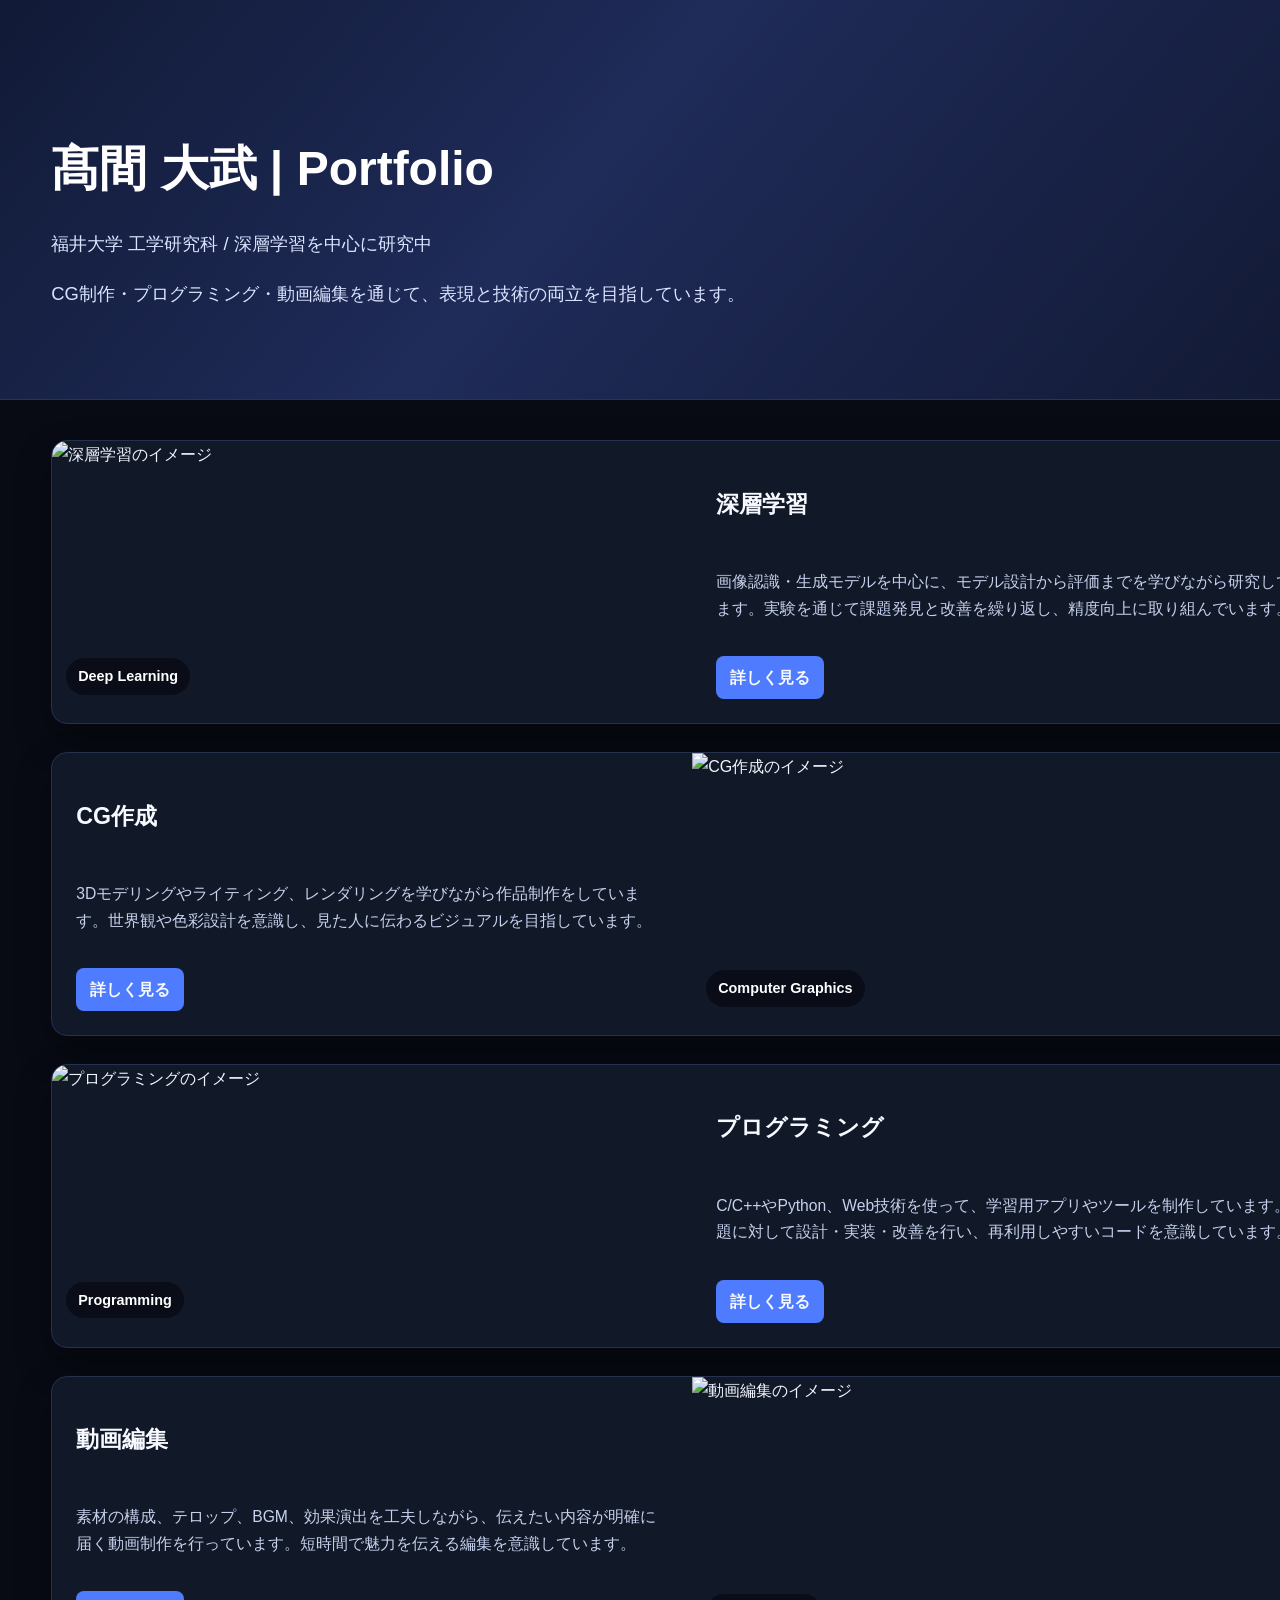
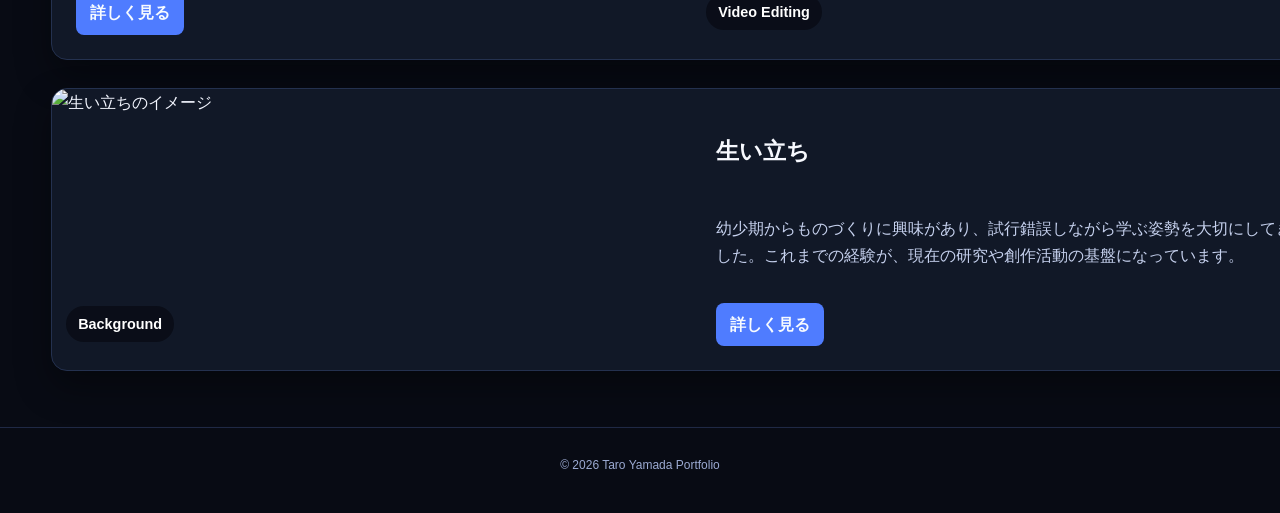
==== index.html @ 0d0eae97 "Commit Homepage" ====
<!DOCTYPE html>
<html lang="ja">
<head>
    <meta charset="UTF-8">
    <meta name="description" content="ポートフォリオサイト">
    <meta name="viewport" content="width=device-width, initial-scale=1.0">
    <title>My Portfolio</title>
    <link rel="stylesheet" href="https://unpkg.com/ress/dist/ress.min.css">
    <link rel="stylesheet" href="css/style.css">
    <script src="js/script.js" defer></script>
</head>
<body>
    <header class="hero">
        <div class="container">
            <h1>髙間 大武 | Portfolio</h1>
            <p>福井大学 工学研究科 / 深層学習を中心に研究中</p>
            <p>CG制作・プログラミング・動画編集を通じて、表現と技術の両立を目指しています。</p>
        </div>
    </header>

    <main class="container">
        <section class="sections">
            <article class="card">
                <div class="visual">
                    <img src="https://picsum.photos/800/500?random=11" alt="深層学習のイメージ">
                    <p class="label">Deep Learning</p>
                </div>
                <div class="content">
                    <h2>深層学習</h2>
                    <p>画像認識・生成モデルを中心に、モデル設計から評価までを学びながら研究しています。実験を通じて課題発見と改善を繰り返し、精度向上に取り組んでいます。</p>
                    <a href="deep-learning.html">詳しく見る</a>
                </div>
            </article>

            <article class="card reverse">
                <div class="visual">
                    <img src="https://picsum.photos/800/500?random=21" alt="CG作成のイメージ">
                    <p class="label">Computer Graphics</p>
                </div>
                <div class="content">
                    <h2>CG作成</h2>
                    <p>3Dモデリングやライティング、レンダリングを学びながら作品制作をしています。世界観や色彩設計を意識し、見た人に伝わるビジュアルを目指しています。</p>
                    <a href="cg.html">詳しく見る</a>
                </div>
            </article>

            <article class="card">
                <div class="visual">
                    <img src="https://picsum.photos/800/500?random=31" alt="プログラミングのイメージ">
                    <p class="label">Programming</p>
                </div>
                <div class="content">
                    <h2>プログラミング</h2>
                    <p>C/C++やPython、Web技術を使って、学習用アプリやツールを制作しています。課題に対して設計・実装・改善を行い、再利用しやすいコードを意識しています。</p>
                    <a href="programming.html">詳しく見る</a>
                </div>
            </article>

            <article class="card reverse">
                <div class="visual">
                    <img src="https://picsum.photos/800/500?random=41" alt="動画編集のイメージ">
                    <p class="label">Video Editing</p>
                </div>
                <div class="content">
                    <h2>動画編集</h2>
                    <p>素材の構成、テロップ、BGM、効果演出を工夫しながら、伝えたい内容が明確に届く動画制作を行っています。短時間で魅力を伝える編集を意識しています。</p>
                    <a href="video-editing.html">詳しく見る</a>
                </div>
            </article>

            <article class="card">
                <div class="visual">
                    <img src="https://picsum.photos/800/500?random=51" alt="生い立ちのイメージ">
                    <p class="label">Background</p>
                </div>
                <div class="content">
                    <h2>生い立ち</h2>
                    <p>幼少期からものづくりに興味があり、試行錯誤しながら学ぶ姿勢を大切にしてきました。これまでの経験が、現在の研究や創作活動の基盤になっています。</p>
                    <a href="background.html">詳しく見る</a>
                </div>
            </article>
        </section>
    </main>

    <footer>
        <small>&copy; 2026 Taro Yamada Portfolio</small>
    </footer>
</body>
</html>
---- css/style.css ----
@charset "UTF-8";

body {
    font-family: "Yu Gothic", "Hiragino Kaku Gothic ProN", Meiryo, sans-serif;
    color: #f3f6ff;
    background: #080b14;
    line-height: 1.7;
    margin: 0;
}

.container {
    width: 100%;
    padding-inline: clamp(16px, 4vw, 56px);
}

.hero {
    width: 100%;
    background: linear-gradient(130deg, #111a36, #1f2b59 45%, #121a35);
    color: #fff;
    padding: 96px 0 72px;
    margin-bottom: 40px;
    border-bottom: 1px solid #27335f;
}

.hero h1 {
    font-size: clamp(2rem, 5vw, 3rem);
    margin-bottom: 10px;
}

.hero p {
    font-size: clamp(1rem, 2vw, 1.15rem);
    color: #dbe4ff;
}

.sections {
    display: grid;
    gap: 28px;
    padding-bottom: 56px;
}

.card {
    width: 100%;
    background: #111827;
    border-radius: 16px;
    overflow: hidden;
    border: 1px solid #24314f;
    box-shadow: 0 16px 35px rgba(0, 0, 0, 0.35);
    display: grid;
    grid-template-columns: minmax(300px, 1fr) minmax(300px, 1fr);
    min-height: 260px;
}

.card.reverse .visual {
    order: 2;
}

.card.reverse .content {
    order: 1;
}

.visual {
    position: relative;
}

.visual img {
    width: 100%;
    height: 100%;
    object-fit: cover;
    display: block;
}

.label {
    position: absolute;
    left: 14px;
    bottom: 14px;
    background: rgba(8, 11, 20, 0.78);
    color: #fff;
    padding: 6px 12px;
    border-radius: 999px;
    font-size: 0.9rem;
    font-weight: 700;
}

.content {
    padding: 24px;
    display: flex;
    flex-direction: column;
    justify-content: center;
    gap: 10px;
}

.content h2 {
    font-size: 1.45rem;
    color: #f7f9ff;
}

.content p {
    color: #c6d1ee;
    font-size: 0.98rem;
}

.content a {
    width: fit-content;
    margin-top: 8px;
    text-decoration: none;
    background: #4f7cff;
    color: #f7fbff;
    padding: 8px 14px;
    border-radius: 8px;
    font-weight: 700;
    transition: opacity 0.2s;
}

.content a:hover {
    opacity: 0.92;
}

footer {
    padding: 24px 0 36px;
    text-align: center;
    color: #9cabd3;
    font-size: 0.9rem;
    border-top: 1px solid #1f2945;
}

@media (max-width: 800px) {
    .card {
        grid-template-columns: 1fr;
    }

    .card.reverse .visual,
    .card.reverse .content {
        order: initial;
    }

    .visual {
        min-height: 200px;
    }
}

.detail-main {
    width: 100%;
    padding: 20px clamp(16px, 4vw, 56px) 60px;
}

.detail-card {
    background: #10182b;
    border: 1px solid #26365e;
    border-radius: 16px;
    padding: clamp(18px, 3vw, 32px);
}

.detail-card h2 {
    font-size: clamp(1.6rem, 3vw, 2rem);
    margin-bottom: 14px;
}

.detail-card p {
    color: #cfdaff;
    margin-bottom: 14px;
}

.back-link {
    display: inline-block;
    margin-top: 12px;
    text-decoration: none;
    color: #9ec1ff;
    font-weight: 700;
}
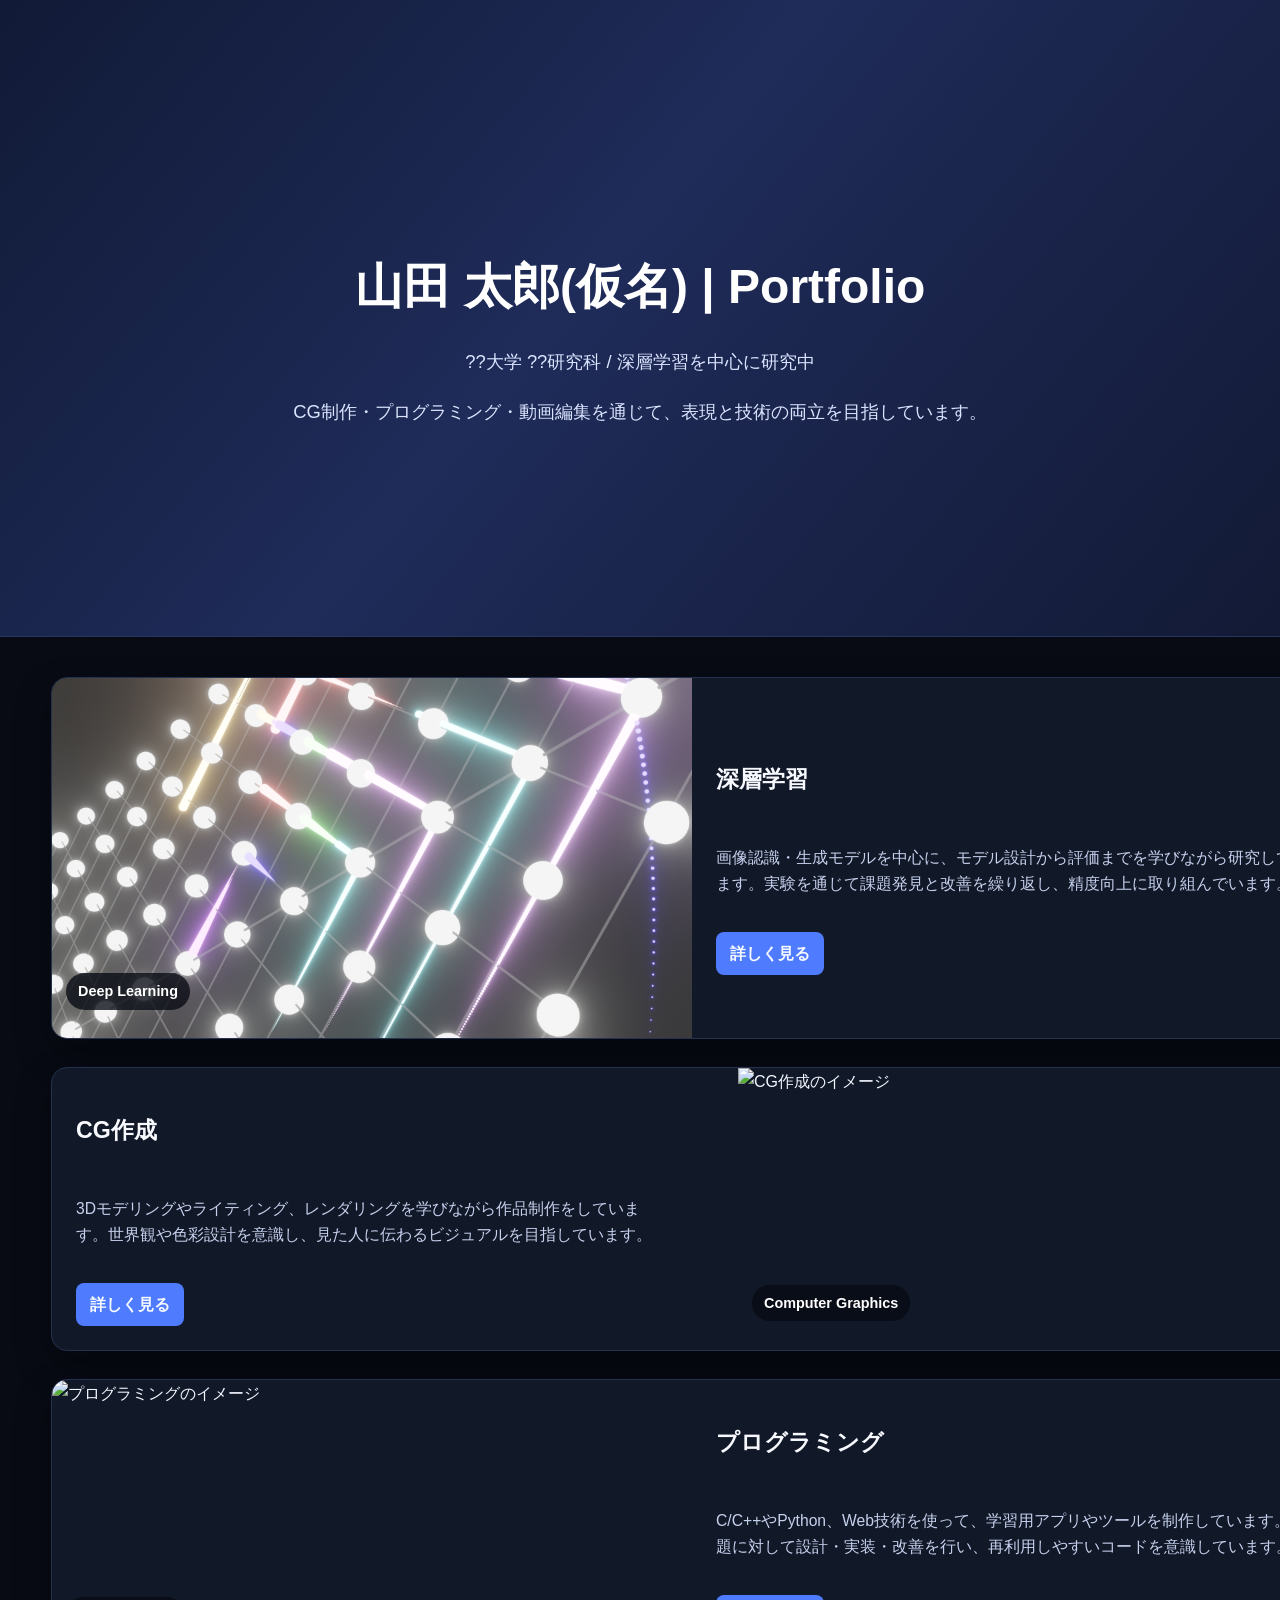
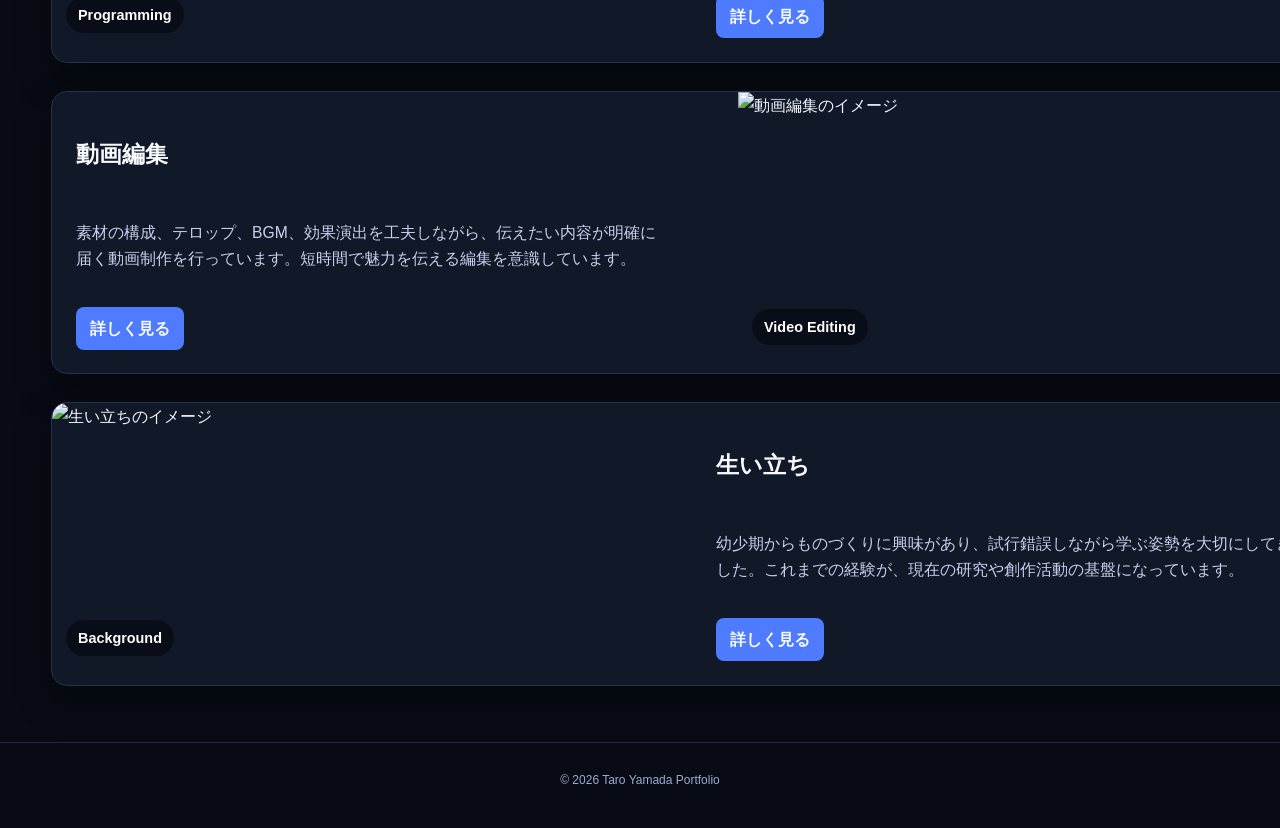
==== commit 40d1f238: "index, deep-learning, cg.html updated." ====
--- a/index.html
+++ b/index.html
@@ -10,10 +10,10 @@
     <script src="js/script.js" defer></script>
 </head>
 <body>
-    <header class="hero">
-        <div class="container">
-            <h1>髙間 大武 | Portfolio</h1>
-            <p>福井大学 工学研究科 / 深層学習を中心に研究中</p>
+    <header class="hero hero--home">
+        <div class="container hero-intro">
+            <h1>山田 太郎(仮名) | Portfolio</h1>
+            <p>??大学 ??研究科 / 深層学習を中心に研究中</p>
             <p>CG制作・プログラミング・動画編集を通じて、表現と技術の両立を目指しています。</p>
         </div>
     </header>
@@ -21,11 +21,11 @@
     <main class="container">
         <section class="sections">
             <article class="card">
-                <div class="visual">
-                    <img src="https://picsum.photos/800/500?random=11" alt="深層学習のイメージ">
+                <div class="visual reveal-image">
+                    <img src="images/NeuralNetwork.png" alt="深層学習のイメージ">
                     <p class="label">Deep Learning</p>
                 </div>
-                <div class="content">
+                <div class="content reveal-text">
                     <h2>深層学習</h2>
                     <p>画像認識・生成モデルを中心に、モデル設計から評価までを学びながら研究しています。実験を通じて課題発見と改善を繰り返し、精度向上に取り組んでいます。</p>
                     <a href="deep-learning.html">詳しく見る</a>
@@ -33,11 +33,11 @@
             </article>
 
             <article class="card reverse">
-                <div class="visual">
+                <div class="visual reveal-image">
                     <img src="https://picsum.photos/800/500?random=21" alt="CG作成のイメージ">
                     <p class="label">Computer Graphics</p>
                 </div>
-                <div class="content">
+                <div class="content reveal-text">
                     <h2>CG作成</h2>
                     <p>3Dモデリングやライティング、レンダリングを学びながら作品制作をしています。世界観や色彩設計を意識し、見た人に伝わるビジュアルを目指しています。</p>
                     <a href="cg.html">詳しく見る</a>
@@ -45,11 +45,11 @@
             </article>
 
             <article class="card">
-                <div class="visual">
+                <div class="visual reveal-image">
                     <img src="https://picsum.photos/800/500?random=31" alt="プログラミングのイメージ">
                     <p class="label">Programming</p>
                 </div>
-                <div class="content">
+                <div class="content reveal-text">
                     <h2>プログラミング</h2>
                     <p>C/C++やPython、Web技術を使って、学習用アプリやツールを制作しています。課題に対して設計・実装・改善を行い、再利用しやすいコードを意識しています。</p>
                     <a href="programming.html">詳しく見る</a>
@@ -57,11 +57,11 @@
             </article>
 
             <article class="card reverse">
-                <div class="visual">
+                <div class="visual reveal-image">
                     <img src="https://picsum.photos/800/500?random=41" alt="動画編集のイメージ">
                     <p class="label">Video Editing</p>
                 </div>
-                <div class="content">
+                <div class="content reveal-text">
                     <h2>動画編集</h2>
                     <p>素材の構成、テロップ、BGM、効果演出を工夫しながら、伝えたい内容が明確に届く動画制作を行っています。短時間で魅力を伝える編集を意識しています。</p>
                     <a href="video-editing.html">詳しく見る</a>
@@ -69,11 +69,11 @@
             </article>
 
             <article class="card">
-                <div class="visual">
+                <div class="visual reveal-image">
                     <img src="https://picsum.photos/800/500?random=51" alt="生い立ちのイメージ">
                     <p class="label">Background</p>
                 </div>
-                <div class="content">
+                <div class="content reveal-text">
                     <h2>生い立ち</h2>
                     <p>幼少期からものづくりに興味があり、試行錯誤しながら学ぶ姿勢を大切にしてきました。これまでの経験が、現在の研究や創作活動の基盤になっています。</p>
                     <a href="background.html">詳しく見る</a>
--- a/css/style.css
+++ b/css/style.css
@@ -20,6 +20,26 @@
     padding: 96px 0 72px;
     margin-bottom: 40px;
     border-bottom: 1px solid #27335f;
+}
+
+.hero--home {
+    min-height: 52vh;
+    display: grid;
+    place-items: center;
+    text-align: center;
+}
+
+.hero-intro {
+    opacity: 0;
+    filter: blur(16px);
+    transform: translateY(26px) scale(0.98);
+    transition: opacity 0.9s ease, filter 1s ease, transform 1s ease;
+}
+
+.hero-intro.is-visible {
+    opacity: 1;
+    filter: blur(0);
+    transform: translateY(0) scale(1);
 }
 
 .hero h1 {
@@ -89,6 +109,31 @@
     gap: 10px;
 }
 
+.reveal-text,
+.reveal-image {
+    opacity: 0;
+    transition: transform 0.85s ease, opacity 0.85s ease;
+    will-change: transform, opacity;
+}
+
+.reveal-text {
+    transform: translateY(30px);
+}
+
+.reveal-image {
+    transform: translateX(-46px);
+}
+
+.card.reverse .reveal-image {
+    transform: translateX(46px);
+}
+
+.reveal-text.in-view,
+.reveal-image.in-view {
+    opacity: 1;
+    transform: translate(0, 0);
+}
+
 .content h2 {
     font-size: 1.45rem;
     color: #f7f9ff;
@@ -111,10 +156,6 @@
     transition: opacity 0.2s;
 }
 
-.content a:hover {
-    opacity: 0.92;
-}
-
 footer {
     padding: 24px 0 36px;
     text-align: center;
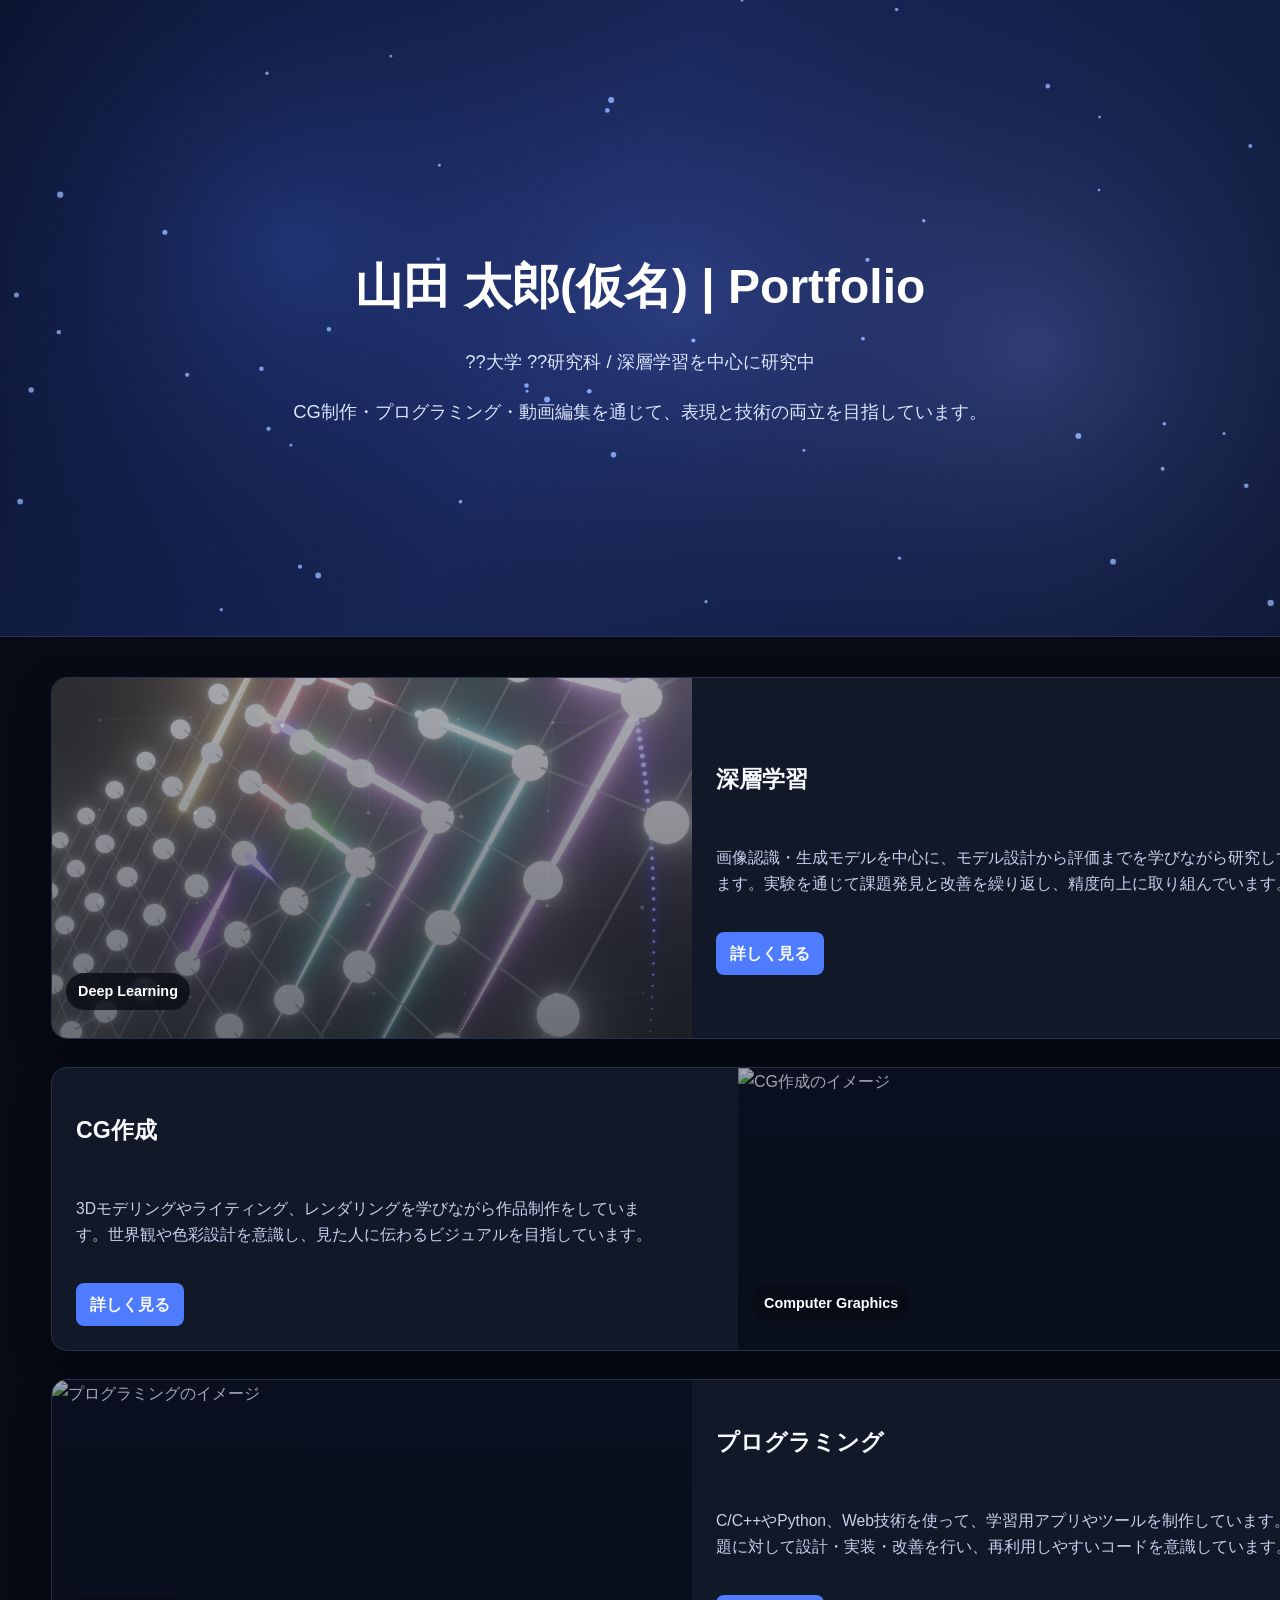
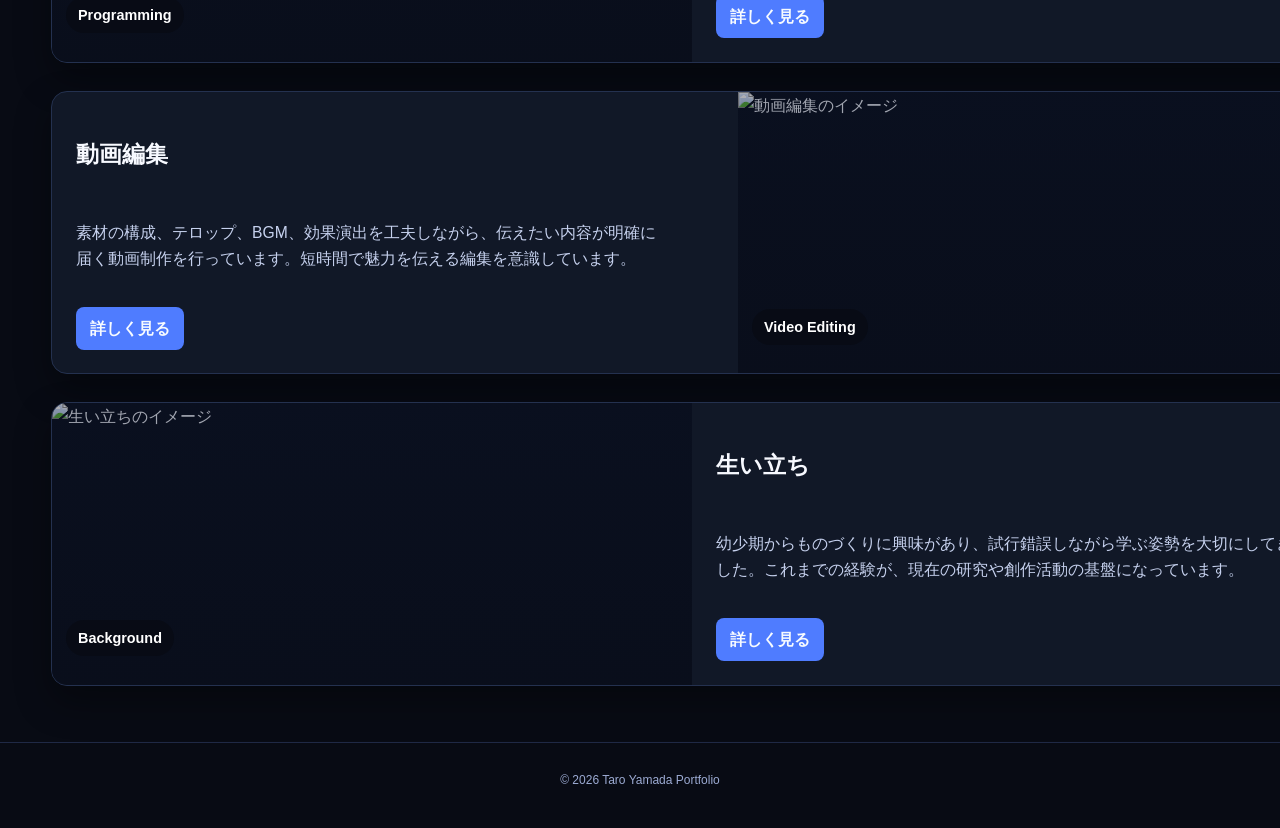
==== commit 8779f609: "update top homepage" ====
--- a/index.html
+++ b/index.html
@@ -7,10 +7,13 @@
     <title>My Portfolio</title>
     <link rel="stylesheet" href="https://unpkg.com/ress/dist/ress.min.css">
     <link rel="stylesheet" href="css/style.css">
+    <link rel="stylesheet" href="css/index.css">
     <script src="js/script.js" defer></script>
+    <script src="js/index-effects.js" defer></script>
 </head>
 <body>
     <header class="hero hero--home">
+        <canvas class="hero-effect-canvas" aria-hidden="true"></canvas>
         <div class="container hero-intro">
             <h1>山田 太郎(仮名) | Portfolio</h1>
             <p>??大学 ??研究科 / 深層学習を中心に研究中</p>
@@ -22,6 +25,7 @@
         <section class="sections">
             <article class="card">
                 <div class="visual reveal-image">
+                    <canvas class="visual-effect-canvas" data-effect="neural-network" aria-hidden="true"></canvas>
                     <img src="images/NeuralNetwork.png" alt="深層学習のイメージ">
                     <p class="label">Deep Learning</p>
                 </div>
@@ -34,6 +38,7 @@
 
             <article class="card reverse">
                 <div class="visual reveal-image">
+                    <canvas class="visual-effect-canvas" data-effect="wireframe" aria-hidden="true"></canvas>
                     <img src="https://picsum.photos/800/500?random=21" alt="CG作成のイメージ">
                     <p class="label">Computer Graphics</p>
                 </div>
@@ -46,6 +51,7 @@
 
             <article class="card">
                 <div class="visual reveal-image">
+                    <canvas class="visual-effect-canvas" data-effect="code-flow" aria-hidden="true"></canvas>
                     <img src="https://picsum.photos/800/500?random=31" alt="プログラミングのイメージ">
                     <p class="label">Programming</p>
                 </div>
@@ -58,6 +64,7 @@
 
             <article class="card reverse">
                 <div class="visual reveal-image">
+                    <canvas class="visual-effect-canvas" data-effect="timeline-wave" aria-hidden="true"></canvas>
                     <img src="https://picsum.photos/800/500?random=41" alt="動画編集のイメージ">
                     <p class="label">Video Editing</p>
                 </div>
@@ -70,6 +77,7 @@
 
             <article class="card">
                 <div class="visual reveal-image">
+                    <canvas class="visual-effect-canvas" data-effect="life-path" aria-hidden="true"></canvas>
                     <img src="https://picsum.photos/800/500?random=51" alt="生い立ちのイメージ">
                     <p class="label">Background</p>
                 </div>
--- a/css/style.css
+++ b/css/style.css
@@ -153,7 +153,12 @@
     padding: 8px 14px;
     border-radius: 8px;
     font-weight: 700;
-    transition: opacity 0.2s;
+    transition:.5s;
+    /* transition: opacity 0.2s; */
+}
+
+.content a:hover {
+    background-color:#00aeff;
 }
 
 footer {
--- a/css/index.css
+++ b/css/index.css
@@ -0,0 +1,53 @@
+@charset "UTF-8";
+
+.hero--home {
+    position: relative;
+    overflow: hidden;
+}
+
+.hero-effect-canvas {
+    position: absolute;
+    inset: 0;
+    width: 100%;
+    height: 100%;
+    z-index: 0;
+    pointer-events: none;
+}
+
+.hero--home .hero-intro {
+    position: relative;
+    z-index: 1;
+}
+
+.visual {
+    overflow: hidden;
+    background: #0a1020;
+}
+
+.visual-effect-canvas {
+    position: absolute;
+    inset: 0;
+    width: 100%;
+    height: 100%;
+    z-index: 0;
+    pointer-events: none;
+}
+
+.visual img {
+    position: relative;
+    z-index: 1;
+    opacity: 0.72;
+}
+
+.visual::after {
+    content: "";
+    position: absolute;
+    inset: 0;
+    z-index: 2;
+    background: linear-gradient(180deg, rgba(8, 11, 20, 0.08), rgba(8, 11, 20, 0.42));
+    pointer-events: none;
+}
+
+.label {
+    z-index: 3;
+}
